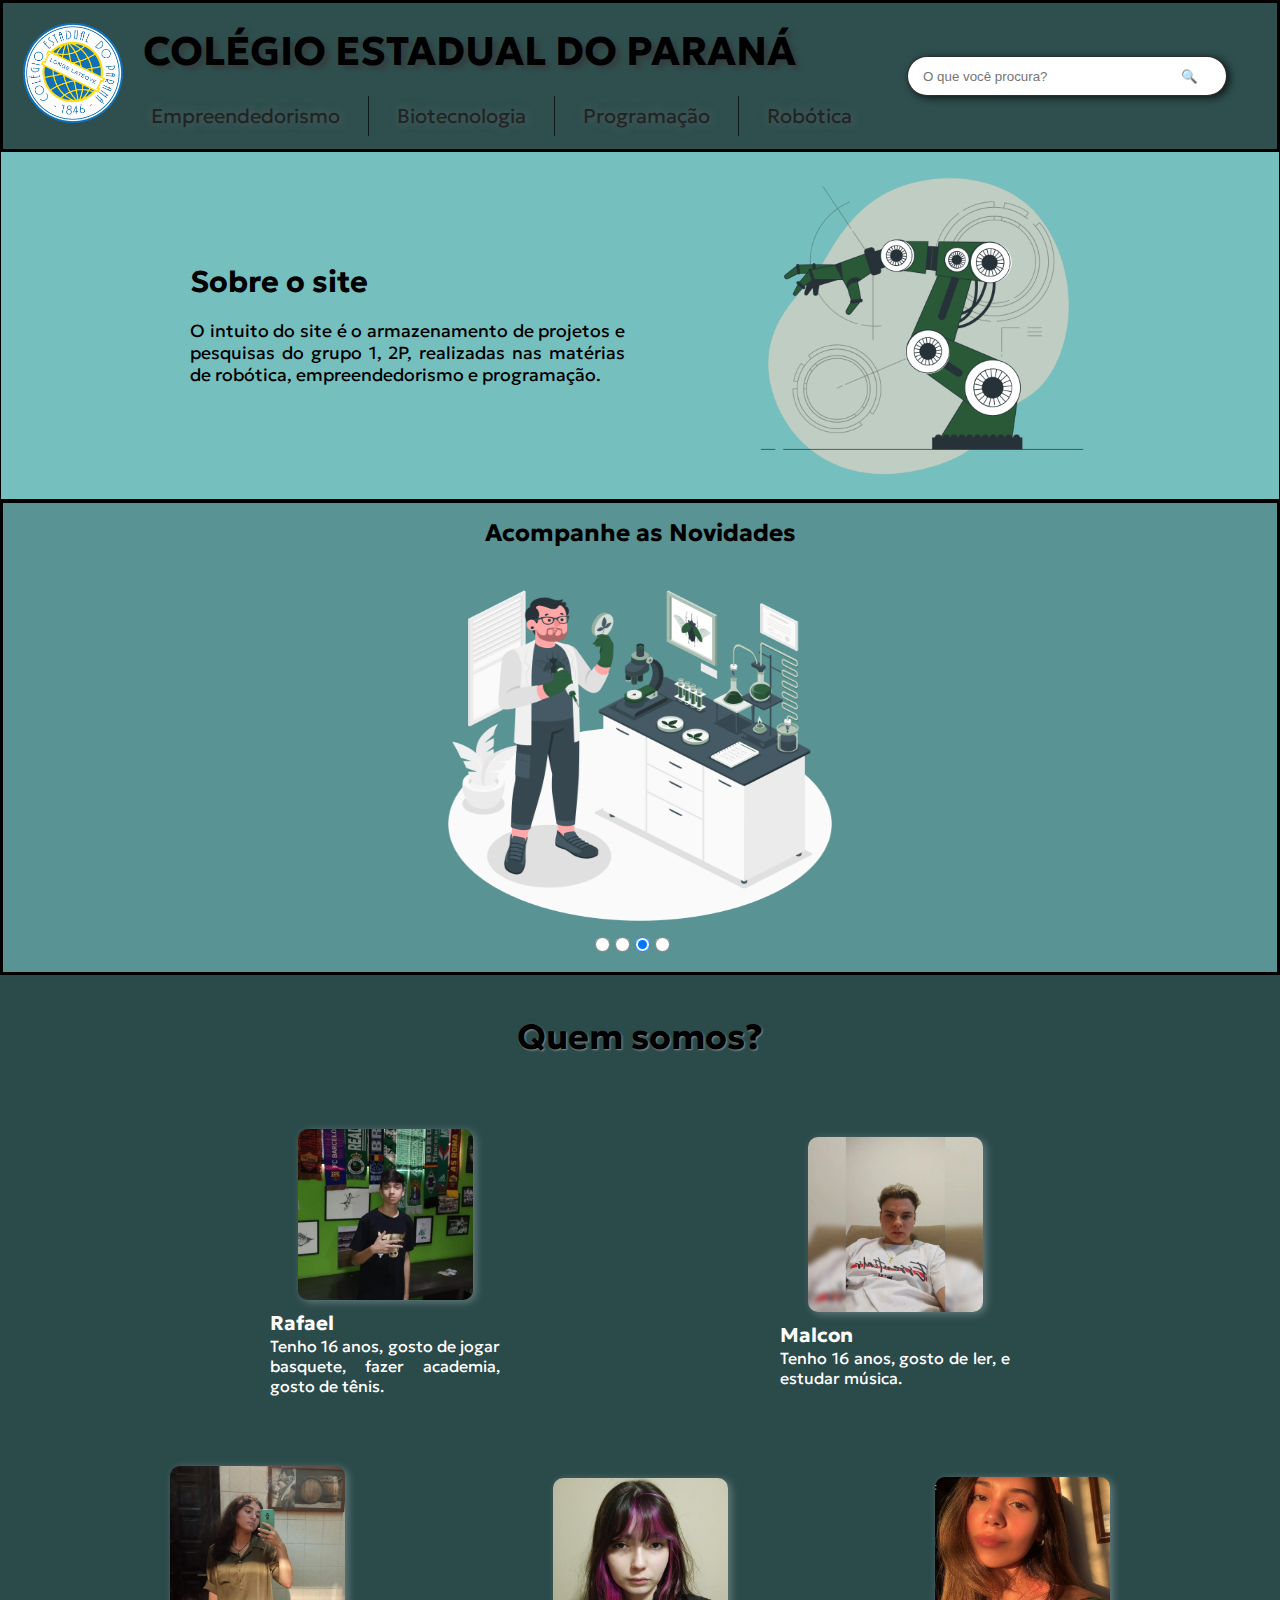
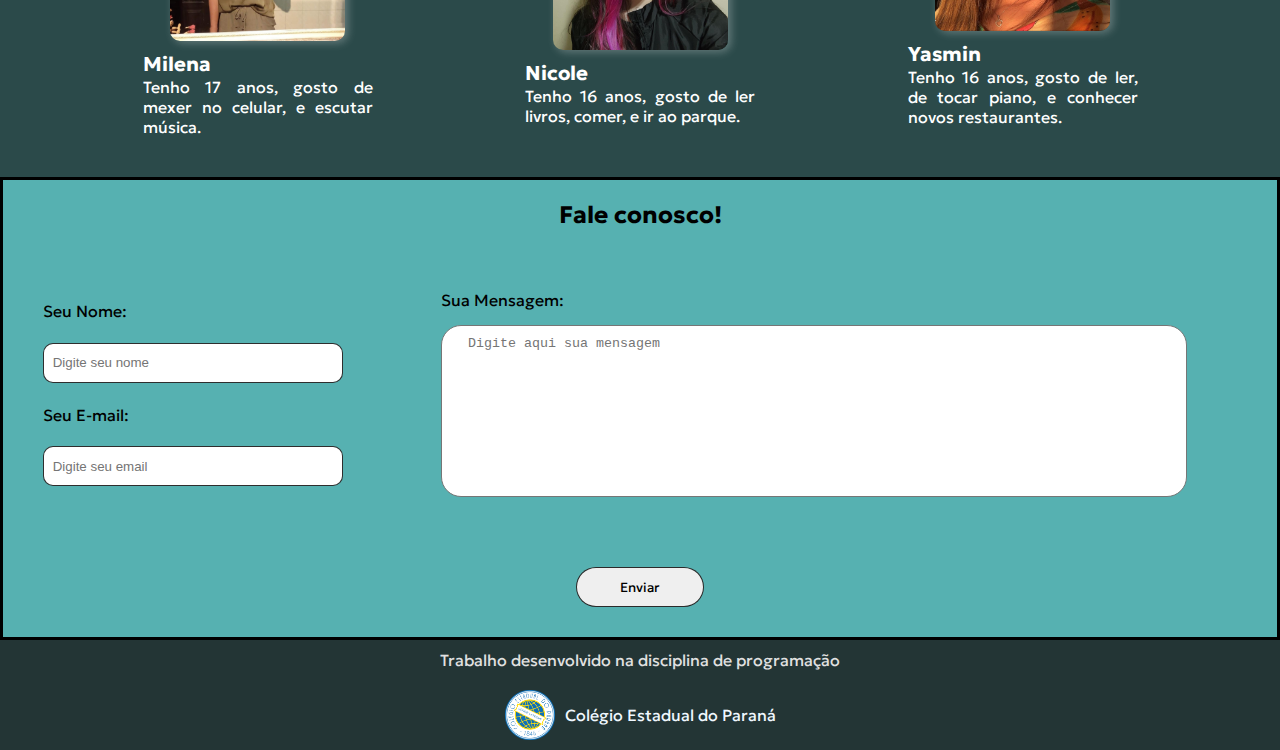
==== index.html @ 4b38a904 "commit" ====
<!DOCTYPE html>
<html lang="pt-br">
<head>
    <meta charset="UTF-8">
    <meta name="viewport" content="width=device-width, initial-scale=1.0">
    <title>Projetos - Grupo 1</title>
    <link rel="stylesheet" href="CSS/style.css">
    <link rel="shortcut icon" href="Imagens/logonova.png" type="image/x-icon">
    <link rel="stylesheet" href="https://fonts.googleapis.com/css2?family=Material+Symbols+Outlined:opsz,wght,FILL,GRAD@20..48,100..700,0..1,-50..200" />
    <script>
        window.onload = function() {
            window.location.href = '#cabeçalho'; 
        };
    </script>
</head>
<body>
    <header id="cabeçalho">
        <div class="inicio">
            <div class="inicio-mobile">
                <img id="burger" src="Imagens/menu-aberto.png" alt="Menu" onclick="clickMenu()">
                <a href="https://www.cep.pr.gov.br/" target="_blank"><img id="logo" src="Imagens/logonova.png" alt="Logo-CEP"></a>
            </div>
            <div class="menu">
                <div class="menu-mobile">
                    <div class="navbar">
                        <nav>
                            <ul class="menu-list">
                                <li><a href="empreendedorismo.html">Empreendedorismo</a></li>
                                <li><a href="biotecnologia.html">Biotecnologia</a></li>
                                <li><a href="programacao.html">Programação</a></li>
                                <li><a href="robotica.html">Robótica</a></li>
                            </ul>
                        </nav>
                    </div>
                 </div>
                <nav class="bar">
                    <a href="https://www.cep.pr.gov.br/" target="_blank"><img id="logo-pc" src="Imagens/logonova.png" alt="Logo-CEP"></a>
                    <div class="home">
                        <h1>COLÉGIO ESTADUAL DO PARANÁ</h1>
                        <ul class="menu-list">
                            <li><a href="empreendedorismo.html">Empreendedorismo</a></li>
                            <li><a href="biotecnologia.html">Biotecnologia</a></li>
                            <li><a href="programacao.html">Programação</a></li>
                            <li><a href="robotica.html">Robótica</a></li>
                        </ul>
                    </div>
                </nav>
                <input type="search" id="searchInput" placeholder="O que você procura?                                    🔍">   
        </div>
    </div>
    <script>
        function clickMenu() {
            
            let navbar = document.querySelector('.navbar')
            
            if(navbar.style.display == 'block') {
                
                navbar.style.display = 'none'
                
            } else {
                
                navbar.style.display = 'block'
            }
    
        }
       
    </script>
    </header>

    <main>
        <article>
            <div class="texto">
                <h1>Sobre o site</h1> <br>
                <p>O intuito do site é o armazenamento de projetos e pesquisas do grupo 1, 2P, realizadas nas matérias de robótica, empreendedorismo e programação.</p>
            </div>
            <img src="Imagens/Robot-arm-bro.png" alt="Foto robótica">
        </article> 
        
        <section id="slides">
            <h2>Acompanhe as Novidades</h2>
            <div class="slide-list">
                <ul class="lista-fotos" style="left: calc(-400%);">
                    <li>
                        <a href="empreendedorismo.html">
                            <img class="redondo" src="Imagens/brand-communication-amico.png" alt="Slide-2">
                        </a>
                    </li>
                    <li>
                        <a href="biotecnologia.html">
                            <img class="redondo" src="Imagens/Biologist-amico.png" alt="Slide-3">
                        </a>
                    </li>
                    <li>
                        <a href="programacao.html">
                            <img class="redondo" src="Imagens/Open-source-amico.png" alt="Slide-4">
                        </a>
                    </li>
                    <li>
                        <a href="robotica.html">
                            <img class="redondo" src="Imagens/Robotics-pana.png" alt="Slide-1">
                        </a>
                    </li>
                </ul>
            </div>

            <div id="bolinhas">
                <input type="radio" class="slides-bolinha" name="bolinha" checked>
                <input type="radio" class="slides-bolinha" name="bolinha">
                <input type="radio" class="slides-bolinha" name="bolinha">
                <input type="radio" class="slides-bolinha" name="bolinha">
            </div>
        </section>
        <script>
            
        const slideControllers = document.querySelectorAll('.slides-bolinha');
        const slidesList = document.querySelector('.lista-fotos');
        let currentSlide = 0;

        slideControllers.forEach((controller, index) => {
            controller.addEventListener('click', () => {
                currentSlide = index;
                slidesList.style.left = `calc(${index} * -100%)`;
            });
        });

        function autoChangeSlide() {
            currentSlide = (currentSlide + 1) % slideControllers.length;
            slideControllers[currentSlide].checked = true;
            slidesList.style.left = `calc(${currentSlide} * -100%)`;
        }

        autoChangeSlide();
        setInterval(autoChangeSlide, 10000);
    
        </script>
        <section id="integrantes">
            <h2>Quem somos?</h2>

            <div class="int-1">
                <figure>
                    <img class="rafael" src="Imagens/rafael-foto.jpg" alt="Foto-Rafael">
                    <figcaption>
                        <strong>Rafael</strong> <br>
                        Tenho 16 anos, gosto de jogar basquete, fazer academia, gosto de tênis.
                    </figcaption>
                </figure>
                <figure>
                    <img src="Imagens/Malcon-Foto.jpeg" alt="Foto-Malcon">
                    <figcaption>
                        <strong>Malcon</strong> <br>
                        Tenho 16 anos, gosto de ler, e estudar música.
                    </figcaption>
                </figure>
            </div>

            <div class="int-2">
                <figure>
                    <img class="milena" src="Imagens/Milena-foto.jpg" alt="Foto-Milena">
                    <figcaption>
                        <strong>Milena</strong> <br>
                        Tenho 17 anos, gosto de mexer no celular, e escutar música.
                    </figcaption>
                </figure>
                <figure>
                    <img src="Imagens/Nicole-Foto.jpeg" alt="Foto-Nicole">
                    <figcaption>
                        <strong>Nicole</strong> <br>
                        Tenho 16 anos, gosto de ler livros, comer, e ir ao parque.
                    </figcaption>
                </figure>
                <figure>
                    <img src="Imagens/Yasmin-Foto.jpeg" alt="Foto-Yasmin">
                    <figcaption>
                        <strong>Yasmin</strong> <br>
                        Tenho 16 anos, gosto de ler, de tocar piano, e conhecer novos restaurantes.
                    </figcaption>
                </figure>
            </div>

        </section>

        <section id="formulario">
            <h2>Fale conosco!</h2>
            <form action="https://formspree.io/f/meqboypg" method="POST">
                
                <div class="form">
                    <div class="name-email">
                        <label for="nome">Seu Nome:</label>
                        <input type="text" name="name" id="nome" placeholder=" Digite seu nome" required autocomplete="name" autofocus>
                        <label for="email">Seu E-mail:</label>
                        <input type="email" name="mail" id="email" placeholder=" Digite seu email" required autocomplete="email">
                    </div>
                    <div class="msg">
                        <label for="mensagem">Sua Mensagem:</label>
                        <textarea name="message" id="mensagem" cols="30" rows="10" placeholder="  Digite aqui sua mensagem" required minlength="5" maxlength="100" ></textarea>
                    </div>
                </div>

                <input type="submit" id="acionar" name="submeter" value="Enviar">
        
            </form>
        </section>
    </main>
    <footer>
        <p class="text-footer">Trabalho desenvolvido na disciplina de programação</p> 
        <p class="cep"><img src="Imagens/logonova.png" alt="Logo-CEP"> <a href="https://www.cep.pr.gov.br/">Colégio Estadual do Paraná</a></p>
    </footer>
</body>
</html>
---- CSS/style.css ----
@charset "UTF-8";

@import url('https://fonts.googleapis.com/css2?family=Gabarito:wght@500&family=Geologica&family=Tektur:wght@500&display=swap');

@media (min-width: 1001px) {

    @import url('https://fonts.googleapis.com/css2?family=Geologica&family=Tektur:wght@500&display=swap');

:root {

    --fundo-article: #76bfbf;
    --fundo-header: #2f4f4f;
    --fundo-slides: #599393;
    --fundo-integrantes: #2b4a4a;
    --fundo-form: #56b1b1;
    --fundo-footer: rgb(35, 53, 53);
    
}
* {

    margin: 0%;
    padding: 0%;
    box-sizing: border-box;
    
}
body {

    background-color: var(--fundo-form);
    overflow-x: hidden;

}
img {

    height: 100px;
    width: 100px;
}
header {
    
    background-color: var(--fundo-header);
    border: 3px solid black;
}
.inicio {

    display: flex;
    font-family: 'Geologica', sans-serif;
    font-size: 20px;
    
    
}
#logo {

    display: none;
}
#logo-pc {

    height: 100px;
    width: 100px;
    margin: 20px;
    
}

.menu {

    display: flex;
    align-items: center;
    font-family: 'Geologica', sans-serif;
    font-size: 20px;
    position: fixed;
    top: 0;
    left: 0;
    width: 100%;
    background-color: var(--fundo-header);
    border-bottom: 1px solid black;
    z-index: 1000;
    border: 3px solid black;
   
    
    
}
.menu-list li:nth-child(1), .menu-list li:nth-child(2), .menu-list li:nth-child(3) {
    border-right: 1px solid rgba(0, 0, 0, 0.678);
    padding-right: 20px;
}
.menu #searchInput {

    margin-left: auto;
    margin-right: 50px;
}

.home h1 {
    margin-top: 9px;
    margin-bottom: 20px;
}
.menu-list {

    list-style: none;
    display: flex;
    gap: 20px;

}
.menu-list a {
    
    text-decoration: none;
    color: #1e1e1ee2;
    padding: 7px 8px;
    border-radius: 5px;
    text-shadow: rgba(112, 112, 112, 0.595) 1px 0px 10px;
    transition: transform 0.3s ease-in-out;
}
.menu-list a:hover {

    background-color: rgba(0, 0, 0, 0.048);
    border-bottom: 2px solid rgba(0, 0, 0, 0.495);
    transform: scale(1.05);
    
}

.bar  {

    display: flex;
    
}
.bar ul li a {

    display: flex;
    float: inline-start;
}

.home {

    display: flex;
    justify-content: center;
    flex-direction: column;
}
.home h1{

    text-shadow: 5px 4px 4px rgba(55, 55, 55, 0.688);

}
.titulo {

    display: flex;
    flex-direction: column;
    justify-content: center;
    align-items: center;
    padding: 125px 0px 30px;
    font-family: 'Geologica', sans-serif;
}
.titulo p {
    
    color: rgb(165, 165, 165);
}

article {
    
    background-color: var(--fundo-article);
    display: flex;
    align-items: center;
    justify-content: center;
    border: 1.5px solid black;
    margin-top: 142px;
    
    
}
.texto {
    
    
    font-family: 'Geologica', sans-serif;
    text-align: justify;
    width: 550px;
    
    
}
.texto h1 {

    font-size: 30px;
    
}
.texto p {

    font-size: 1.1em;
    margin-right: 115px;
}
article img {
    
    height: 350px;
    width: 350px;
    

    
    
}
#slides {
    
    background-color: var(--fundo-slides);
    text-align: center;
    font-family: 'Geologica', sans-serif;
    border: 3px solid black;
    
}
#slides h2{
    
    padding: 15px;
}
.slide-list {
    
    overflow: hidden;
}
.lista-fotos {
    
    list-style-type: none;
    margin: 10px 0;
    padding: 0;
    width: 400%;
    position: relative;
    left: 0%;
    display: grid;
    grid-auto-flow: column;
    grid-auto-columns: 1fr;
    --selected-item: 0;
    position: relative;
    left: calc(var(--selected-item) * -100%);
    transition: left 0.4s cubic-bezier(0.680, -0.550, 0.265, 1.550);
    --total-items: 4;
    width: calc(var(--total-items) * 100%);
    
    
}
#slides img {

    border-radius: 20px;
}
#slides img:hover {

    border: 2px solid rgba(0, 0, 0, 0.6);
    box-shadow: rgba(0, 0, 0, 0.57) 0.3em 0.3em 0.3em 
}
.redondo {
    
    width: 400px;
    height: 350px;
    
}
#bolinhas {
    
    display: flex;
    justify-content: center;
    padding-bottom: 20px;
    
}
.slides-bolinha {

    width: 15px;
    height: 15px;
    
    margin-right: -35px;
    transform: translate(-25px);
    
}

#integrantes {
    
    background-color: var(--fundo-integrantes);
    color: white;
    
}
#integrantes h2 {
    
    font-family: 'Geologica', sans-serif;
    text-align: center;
    padding: 40px;
    font-size: 35px;
    text-shadow: rgba(184, 184, 184, 0.658) 1px 1px 2px;
    color: rgb(0, 0, 0);
}
.int-1, .int-2{
    
    display: flex;
    align-items: center;
    justify-content: space-evenly;
    padding-top: 30px;
    padding-bottom: 30px;
    
}
.int-1 img, .int-2 img {
    
    width: 70%;
    height: 100%;
    border-radius: 10px;
    box-shadow: rgba(245, 245, 245, 0.289) 3px 2px 8px 0px;
    transition: transform 0.3s ease-in-out;
}
.int-1 img:hover, .int-2 img:hover {

    transform: scale(1.05);
  }

.int-1 figure, .int-2 figure  {
    
    display: flex;
    flex-direction: column;
    justify-content: center;
    align-items: center;
    text-align: justify;
    width: 250px ;
}
.int-1 figcaption, .int-2 figcaption {
    
    padding: 10px;
    font-family: 'Geologica', sans-serif;
    
}
.int-1 strong, .int-2 strong {
    
    font-size: 20px;
    
}

#formulario {
    
    background-color: var(--fundo-form);
    font-family: 'Geologica', sans-serif;
    border: 3px solid black;
}
#formulario h2 {
    
    text-align: center;
    padding: 20px;
}
.inicio input { 

    width: 320px;
    height: 40px;
    border-radius: 20px;
    border: 1px solid rgba(0, 0, 0, 0.821);
    padding: 10px;
    padding-left: 15px;
    box-shadow: 3px 2px 8px rgba(0, 0, 0, 0.719);
    
}
#formulario input { 

    display: block;
    width: 300px;
    height: 40px;
    border-radius: 10px;
    border: 1px solid rgba(0, 0, 0, 0.821);
    padding: 5px;
    
}
.form {
    
    display: flex;
     padding: 40px;
    
}
.name-email {

    display: flex;
    flex-direction: column;
    justify-content: space-around;
    flex: 1;
    
}
#nome, #email {

    border-radius: 10px;
}
.msg {

    display: flex;
    flex-direction: column;
    flex: 2;
    gap: 15px;

}
#formulario #acionar {

    
    margin: 30px auto;
    width: 10%;
    border-radius: 20px;
    cursor: pointer;
    font-family: 'Geologica', sans-serif;
    transition: transform 0.3s ease-in-out;

   


}
#formulario #acionar:hover {

    transform: scale(1.05);
    box-shadow: 2px 3px 5px rgba(0, 0, 0, 0.525);
}
#mensagem {

    resize: none;
    border-radius: 20px;
    padding: 10px;
    margin-right: 50px;
    
}
footer {

    background-color: var(--fundo-footer);
    color: rgb(225, 225, 225);
    font-family: 'Geologica', sans-serif;
    display: flex;
    flex-direction: column;
    justify-content: center;
    align-items: center;
    
}
footer p {

    padding: 10px;
}
footer img {

    height: 50px;
    width: 50px;
}
footer a {
    text-decoration: none;
    color: aliceblue;
    padding-left: 10px;
}
footer a:hover {

    color: #0b162e;
}
.cep {

    display: flex;
    align-items: center;

}
#burger {

    display: none;
}
.navbar {

    display: none;
}
}
@media (max-width: 1000px) {

    @import url('https://fonts.googleapis.com/css2?family=Geologica&family=Tektur:wght@500&display=swap');

    :root {
    
        --fundo-article: #76bfbf;
        --fundo-header: #2f4f4f;
        --fundo-slides: #599393;
        --fundo-integrantes: #2b4a4a;
        --fundo-form: #56b1b1;
        --fundo-footer: rgb(35, 53, 53);
        
    }
    * {
    
        margin: 0%;
        padding: 0%;
        box-sizing: border-box;
    }
    html {

        overflow-x: hidden;
    }
    body {
    
        background-color: var(--fundo-form);
        overflow-x: hidden;
    }
    img {
    
        height: 100px;
        width: 100px;
    }
    header {
        
        background-color: var(--fundo-header);
        width: 100%;
        border: 1px solid black;
        position: relative;
        
    }
    .inicio {
    
        display: flex;
        font-family: 'Geologica', sans-serif;
        font-size: 20px;
        flex-direction: column;
        
        
    }
    .home h1 {

        font-size: 20px;
        padding: 15px;
        padding-top: 0px;
    }
    .home h1{

        text-shadow: 5px 4px 4px rgba(55, 55, 55, 0.688);
    
    }
    .menu-mobile {

        display: flex;
        flex-direction: column;
        justify-content: center;
        align-items: center;
        
        
    }
    #logo-pc {

        display: none;
    }
    #logo{ 

        height: 80px;
        width: 80px;
        margin: 20px;
        
    }
    .inicio-mobile {

        display: flex;
        justify-content: flex-end;
        align-items: center;
          
    }



    .titulo h1::after {
        content: "";
        display: inline-block;
        width: 40px; 
        height: 40px; 
        background-image: url('../Imagens/icons8-bot-50.png'); 
        background-size: cover; 
        margin-left: 10px;
    }
    .inicio img {
    
        height: 70px;
        width: 70px;
        margin: 20px;
        
        
    }
    .menu {
    
        display: flex;
        flex-direction: column;
        align-items: center;
        font-family: 'Geologica', sans-serif;
        font-size: 20px;
        top: 0;
        width: 100%;
        background-color: var(--fundo-header);
        
       
        
        
    }
    .menu-list {
    
        list-style: none;
        display: flex;
        gap: 20px;
        
    }
    .menu-list a {
    
        text-decoration: none;
        color: #1e1e1ee2;
        padding: 7px 8px;
        border-radius: 5px;
        text-shadow: rgba(112, 112, 112, 0.595) 1px 0px 10px;
        transition: transform 0.3s ease-in-out;
        
    }
    .menu-list a:hover {
    
        background-color: rgba(0, 0, 0, 0.048);
        border-bottom: 2px solid rgba(0, 0, 0, 0.495);
        transform: scale(1.05);
    }
    .navbar {

        
        background-color: #f0f0f0;
        display: none;
        position: absolute;
        top: 85px;
        left: 0px;
        padding: 20px;
        background-color: #c1f9f9;
        border-radius: 5px;
        text-shadow: rgba(0, 0, 0, 0.595) 1px 0px 10px;
        
        
    }
    
    .navbar .menu-list {
    
        display: flex;
        flex-direction: column;
        justify-content: flex-start;
        background-color: #c1f9f9;;
        
        
    }
    .navbar a:hover {

        background-color: rgba(0, 0, 0, 0.048);
    }
    .bar .menu-list {

        display: none;
    }
    .bar ul li a {
    
        display: flex;
        float: inline-start;
    }
    .titulo {
    
        display: flex;
        flex-direction: column;
        justify-content: center;
        align-items: center;
        padding: 25px 0px 30px;
        font-family: 'Geologica', sans-serif;
        border-top: 1px solid black;
        font-size: 12px;
    }
    .titulo p {
        
        color: rgb(165, 165, 165);
    }
    
    article {
        
        background-color: var(--fundo-article);
        display: flex;
        flex-direction: column;
        align-items: center;
        justify-content: center;
        border: 1.5px solid black;
        
        
    }
    .texto {
        
        padding: 30px 30px 0px 30px;
        font-family: 'Geologica', sans-serif;
        text-align: justify;
        flex: 1
        
    }
    .texto h1 {
    
        font-size: 30px;
        height: 50px;
        width: 300px;


    }
    .texto p {
    
        font-size: 1.1em;
    }
    article img {
        
        width: 400px;
        height: 100vh;
        padding: 50px 50px 50px 50px;
        flex: 1;
    }
    #slides {
        
        background-color: var(--fundo-slides);
        text-align: center;
        font-family: 'Geologica', sans-serif;
        border: 1.5px solid black;
        
    }
    #slides h2{
        
        padding: 15px;
    }
    .slide-list {
        
        overflow: hidden;
    }
    .lista-fotos {
        
        list-style-type: none;
        margin: 10px 0;
        padding: 0;
        width: 400%;
        position: relative;
        left: 0%;
        display: grid;
        grid-auto-flow: column;
        grid-auto-columns: 1fr;
        --selected-item: 0;
        position: relative;
        left: calc(var(--selected-item) * -100%);
        transition: left 0.4s cubic-bezier(0.680, -0.550, 0.265, 1.550);
        --total-items: 4;
        width: calc(var(--total-items) * 100%);
        
        
    }
    #slides img {
    
        border-radius: 20px;
        width: 300px;
        height: 300px;
        
    }
    #slides img:hover {

        border: 2px solid rgba(0, 0, 0, 0.6);
        box-shadow: rgba(0, 0, 0, 0.57) 0.3em 0.3em 0.3em 
    }
    .redondo {
        
        width: 40vw;
        height: 40vh;
        
    }
    #bolinhas {
        
        display: flex;
        justify-content: center;
        padding-bottom: 20px;
        
    }
    .slides-bolinha {
    
        width: 15px;
        height: 15px;
        
        margin-right: -35px;
        transform: translate(-25px);
        
        
    
        
    }
    
    #integrantes {
        
        background-color: var(--fundo-integrantes);
        color: white;
        border: 1.5px solid black;
    }
    #integrantes h2 {
        
        font-family: 'Geologica', sans-serif;
        text-align: center;
        padding: 40px;
        font-size: 35px;
        text-shadow: rgba(255, 255, 255, 0.321) 1px 1px 2px;
        color: rgb(131, 131, 131);
    }
    .int-1, .int-2{
        
        display: flex;
        flex-direction: column;
        padding-left: 30px;
        padding-right: 40px;
        padding-top: 0px;
        padding-bottom: 0px;
        
    }
    .int-1 img, .int-2 img {
        
        width: 9em;
        height: 100%;
        border-radius: 10px;
        box-shadow: rgba(245, 245, 245, 0.289) 3px 2px 8px 0px;
        margin-bottom: 25px;
    }
    .int-1 figure, .int-2 figure {
        
        display: flex;
        flex-direction: row;
        justify-content: left;
        align-items: center;
        text-align: justify;
        width: 100% ;
        margin-bottom: 20px;
    }
    .int-1 figcaption, .int-2 figcaption {
        
        
        padding: 20px;
        font-family: 'Geologica', sans-serif;
        font-size: 15px;
        
    }
    .int-1 strong, .int-2 strong {
        
        font-size: 20px;
        
    }
    
    #formulario {
        
        background-color: var(--fundo-form);
        font-family: 'Geologica', sans-serif;
        border: 1.5px solid black;
    }
    #formulario h2 {
        
        text-align: center;
        padding: 20px;
        padding-bottom: 0px;
    }
    .inicio input { 
        
        display: block;
        margin: auto;
        margin-bottom: 30px;
        width: 300px;
        height: 40px;
        border-radius: 5px;
        border: 1px solid rgba(0, 0, 0, 0.821);
        padding: 5px;
        justify-content: center;
        
        
    }
    #formulario input { 

        display: block;
        width: 300px;
        height: 40px;
        border-radius: 10px;
        border: 1px solid rgba(0, 0, 0, 0.821);
        padding: 5px;
        
    }
    .form {
        
        display: flex;
        flex-direction: column;
        padding: 10px 40px;
        
        
    }
    .name-email {
    
        display: flex;
        flex-direction: column;
        justify-content: space-around;
        flex: 1;
        
    }
    .name-email label {
        
        padding:15px 0px 5px 0px;
        
    }
    #nome, #email {
        
        border-radius: 10px;
    }
    .msg {
        
        padding-top: 15px;
        display: flex;
        flex-direction: column;
        flex: 2;
        gap: 5px;
    
    }
    
    #formulario #acionar {
    
        
        margin: 10px auto;
        width: 30%;
        border-radius: 20px;
        cursor: pointer;
        font-family: 'Geologica', sans-serif;
        transition: transform 0.3s ease-in-out;
    
    }
    #formulario #acionar:hover {

        transform: scale(1.05);
        box-shadow: 2px 3px 5px rgba(0, 0, 0, 0.525);
    }
    #mensagem {
    
        resize: none;
        border-radius: 20px;
        padding: 10px;
        margin-right: 50px;
        
    }
    footer {
    
        background-color: var(--fundo-footer);
        color: rgb(225, 225, 225);
        font-family: 'Geologica', sans-serif;
        display: flex;
        flex-direction: column;
        justify-content: center;
        align-items: center;
        border: 1.5px solid black;
    }
    footer p {
    
        padding: 10px;
    }
    footer .text-footer {
        
        text-align: center;
    }
    footer img {
    
        height: 50px;
        width: 50px;
    }
    footer a {
        text-decoration: none;
        color: aliceblue;
        padding-left: 10px;
    }
    footer a:hover {
    
        color: #0b162e;
    }
    .cep {
    
        display: flex;
        align-items: center;
    
    }
    #burger {

        width: 50px;
        height: 50px;
        cursor: pointer;
        position: absolute;
        left: 0;
    
    }
}
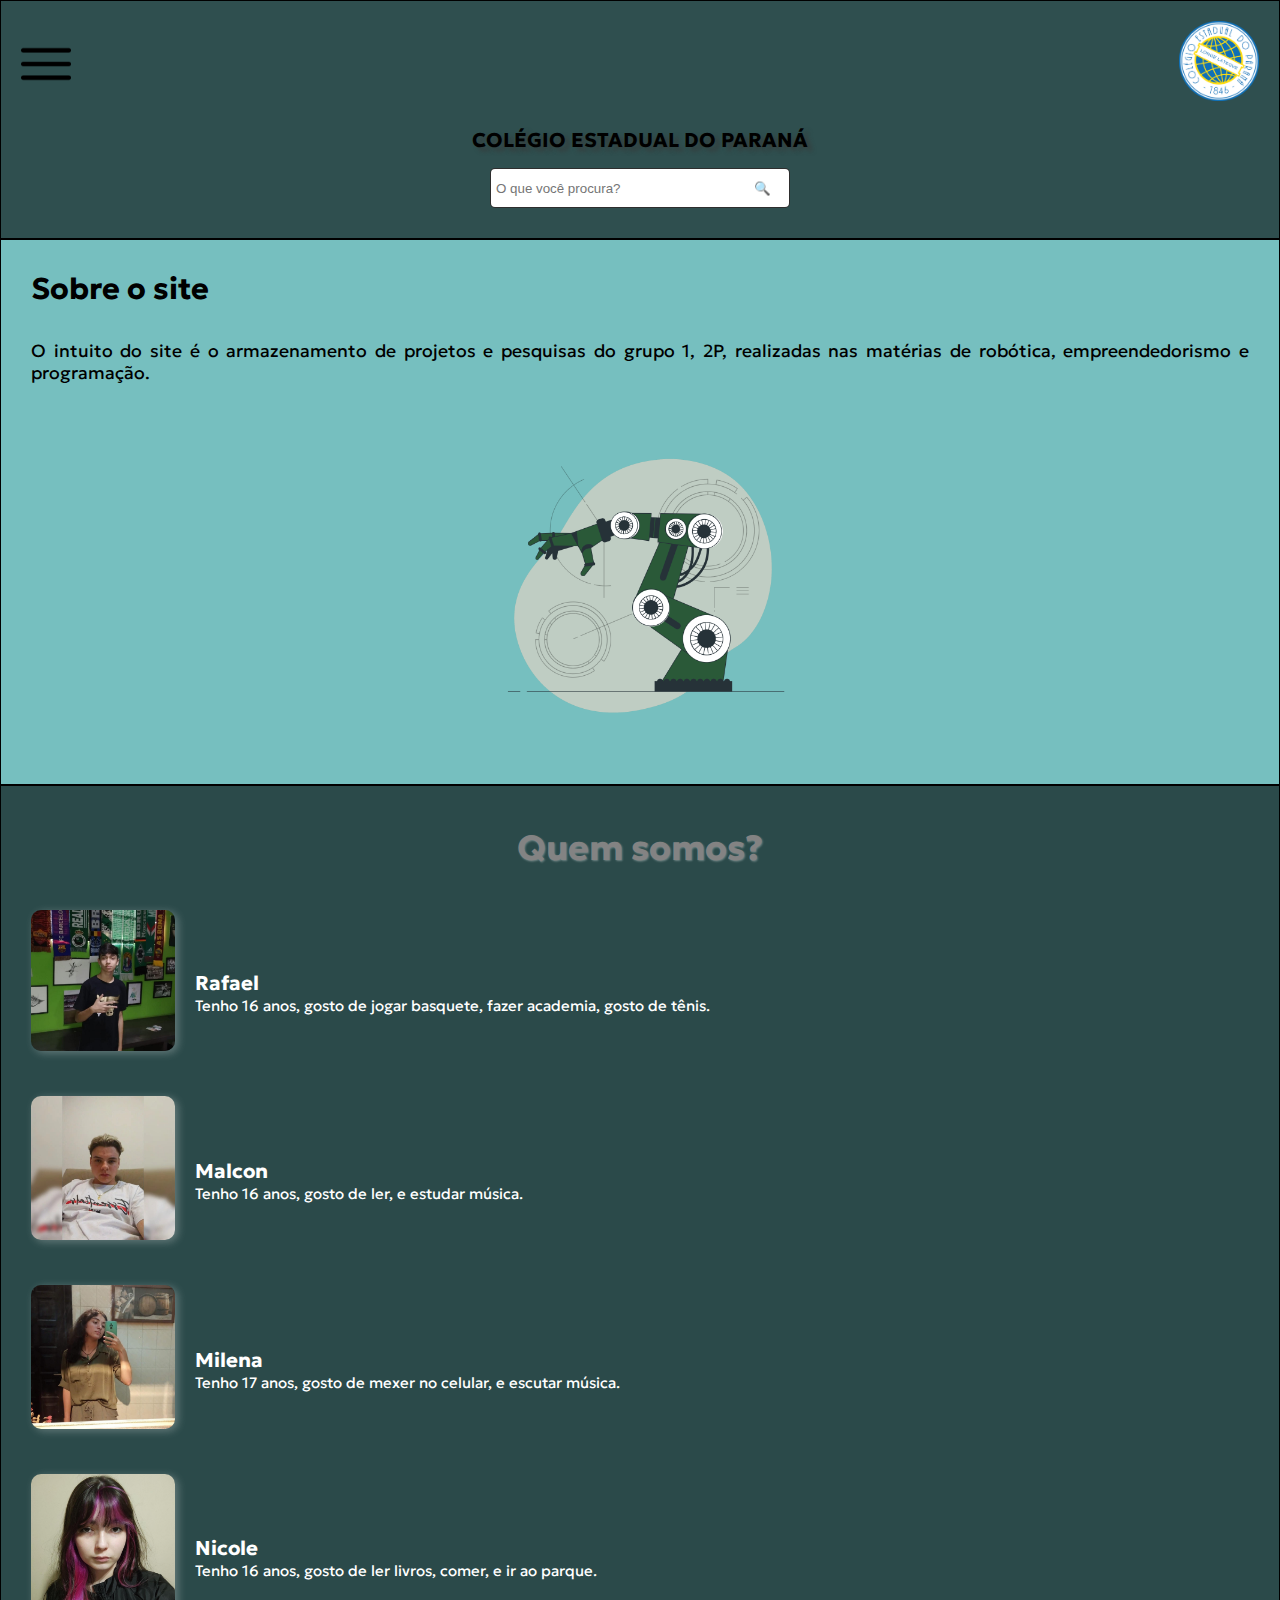
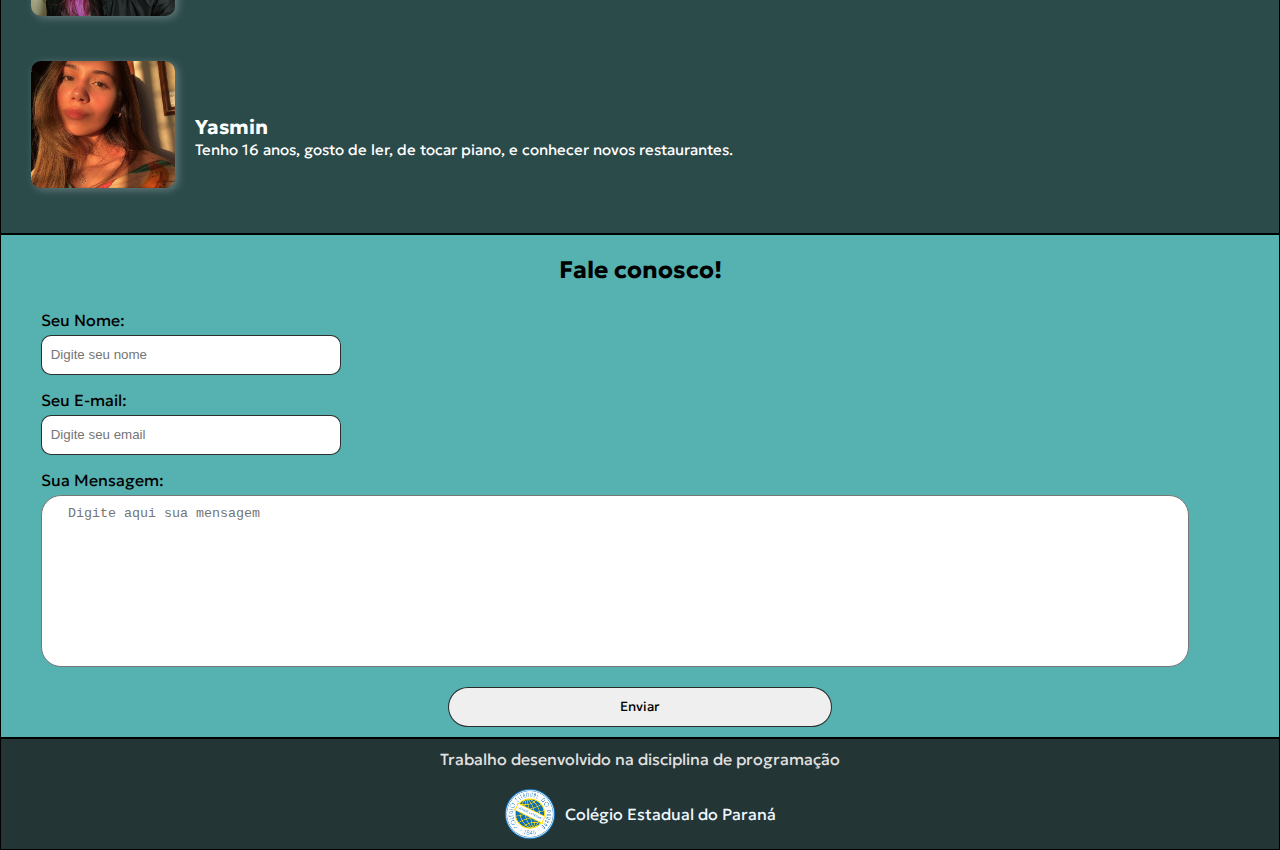
==== commit 3ee2dbbb: "." ====
--- a/index.html
+++ b/index.html
@@ -76,61 +76,7 @@
             <img src="Imagens/Robot-arm-bro.png" alt="Foto robótica">
         </article> 
         
-        <section id="slides">
-            <h2>Acompanhe as Novidades</h2>
-            <div class="slide-list">
-                <ul class="lista-fotos" style="left: calc(-400%);">
-                    <li>
-                        <a href="empreendedorismo.html">
-                            <img class="redondo" src="Imagens/brand-communication-amico.png" alt="Slide-2">
-                        </a>
-                    </li>
-                    <li>
-                        <a href="biotecnologia.html">
-                            <img class="redondo" src="Imagens/Biologist-amico.png" alt="Slide-3">
-                        </a>
-                    </li>
-                    <li>
-                        <a href="programacao.html">
-                            <img class="redondo" src="Imagens/Open-source-amico.png" alt="Slide-4">
-                        </a>
-                    </li>
-                    <li>
-                        <a href="robotica.html">
-                            <img class="redondo" src="Imagens/Robotics-pana.png" alt="Slide-1">
-                        </a>
-                    </li>
-                </ul>
-            </div>
 
-            <div id="bolinhas">
-                <input type="radio" class="slides-bolinha" name="bolinha" checked>
-                <input type="radio" class="slides-bolinha" name="bolinha">
-                <input type="radio" class="slides-bolinha" name="bolinha">
-                <input type="radio" class="slides-bolinha" name="bolinha">
-            </div>
-        </section>
-        <script>
-            
-        const slideControllers = document.querySelectorAll('.slides-bolinha');
-        const slidesList = document.querySelector('.lista-fotos');
-        let currentSlide = 0;
-
-        slideControllers.forEach((controller, index) => {
-            controller.addEventListener('click', () => {
-                currentSlide = index;
-                slidesList.style.left = `calc(${index} * -100%)`;
-            });
-        });
-
-        function autoChangeSlide() {
-            currentSlide = (currentSlide + 1) % slideControllers.length;
-            slideControllers[currentSlide].checked = true;
-            slidesList.style.left = `calc(${currentSlide} * -100%)`;
-        }
-
-        autoChangeSlide();
-        setInterval(autoChangeSlide, 10000);
     
         </script>
         <section id="integrantes">
--- a/CSS/style.css
+++ b/CSS/style.css
@@ -2,7 +2,7 @@
 
 @import url('https://fonts.googleapis.com/css2?family=Gabarito:wght@500&family=Geologica&family=Tektur:wght@500&display=swap');
 
-@media (min-width: 1001px) {
+@media (min-width: 1301px) {
 
     @import url('https://fonts.googleapis.com/css2?family=Geologica&family=Tektur:wght@500&display=swap');
 
@@ -445,7 +445,7 @@
     display: none;
 }
 }
-@media (max-width: 1000px) {
+@media (max-width: 1300px) {
 
     @import url('https://fonts.googleapis.com/css2?family=Geologica&family=Tektur:wght@500&display=swap');
 
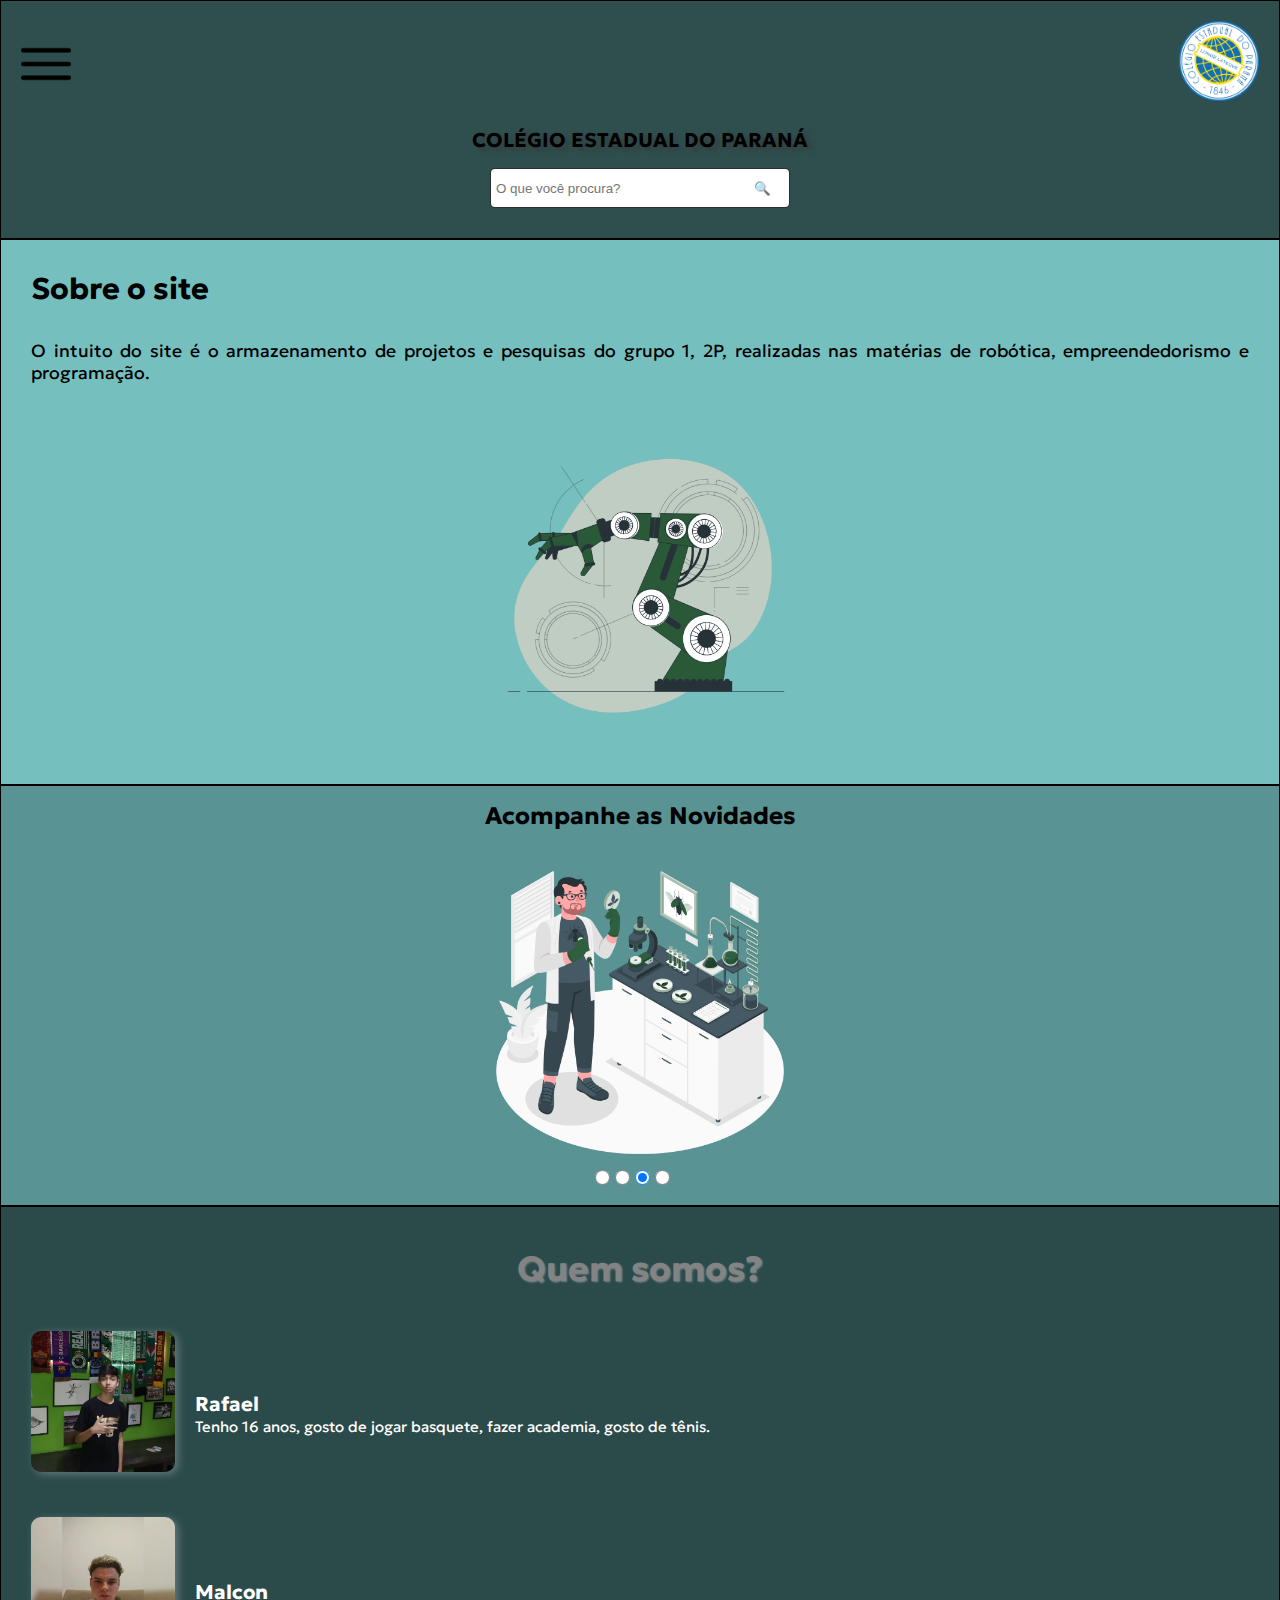
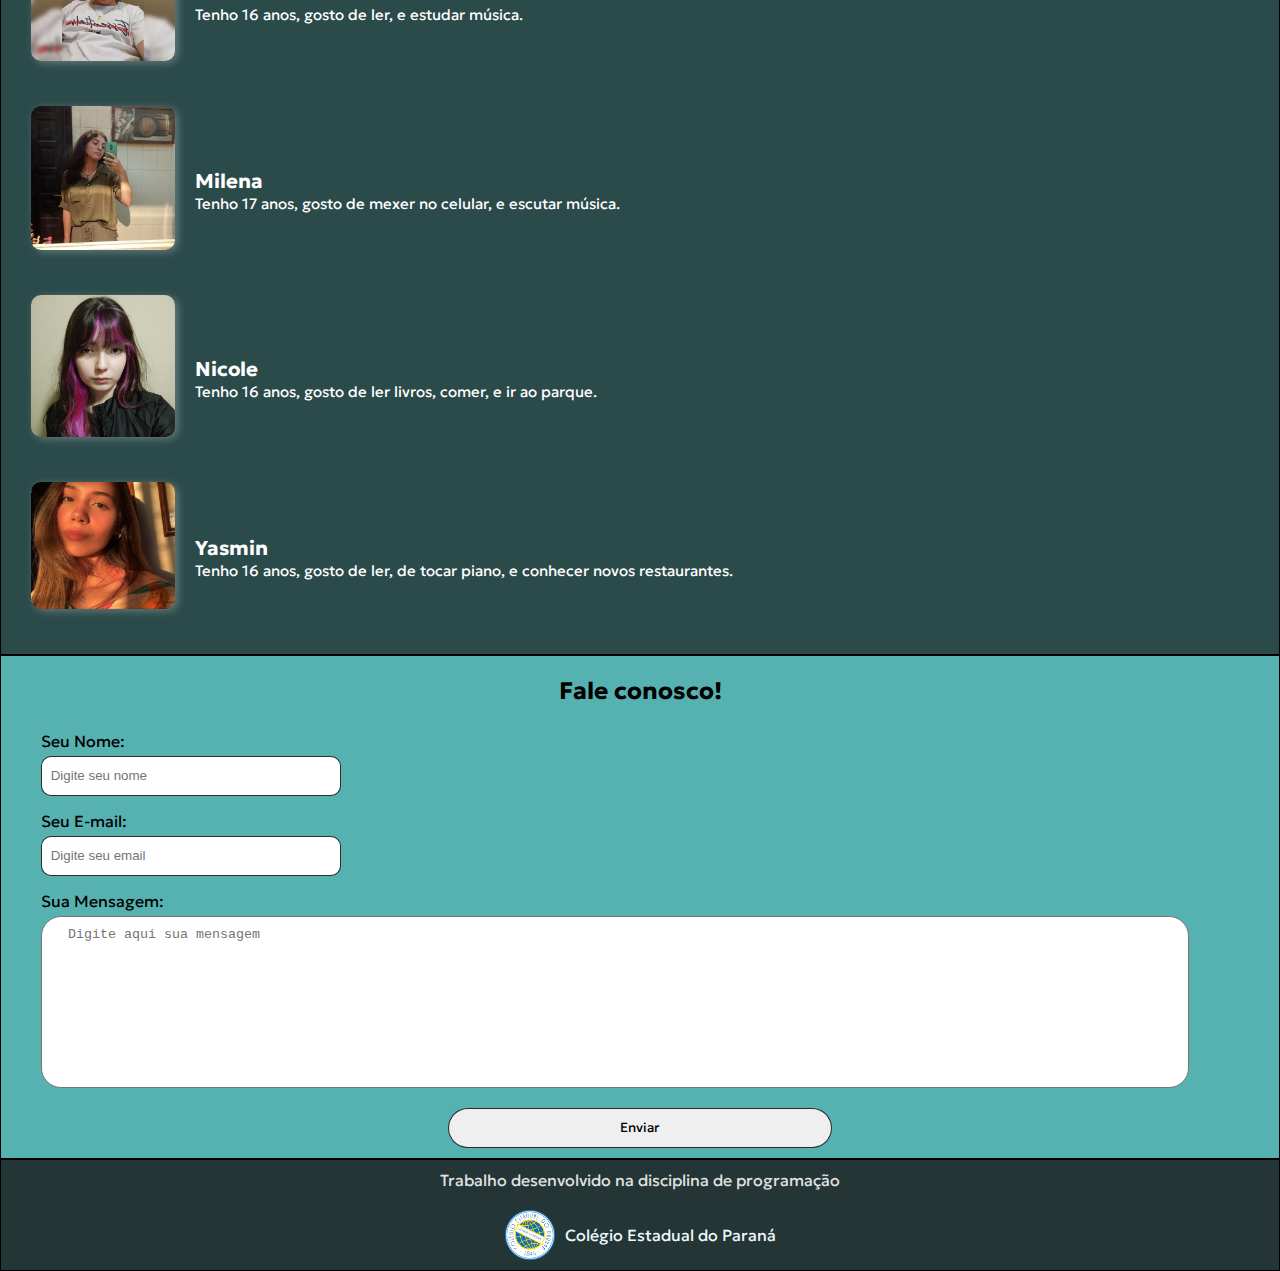
==== commit 94074c1f: "." ====
--- a/index.html
+++ b/index.html
@@ -76,7 +76,61 @@
             <img src="Imagens/Robot-arm-bro.png" alt="Foto robótica">
         </article> 
         
-
+        <section id="slides">
+            <h2>Acompanhe as Novidades</h2>
+            <div class="slide-list">
+                <ul class="lista-fotos" style="left: calc(-400%);">
+                    <li>
+                        <a href="empreendedorismo.html">
+                            <img class="redondo" src="Imagens/brand-communication-amico.png" alt="Slide-2">
+                        </a>
+                    </li>
+                    <li>
+                        <a href="biotecnologia.html">
+                            <img class="redondo" src="Imagens/Biologist-amico.png" alt="Slide-3">
+                        </a>
+                    </li>
+                    <li>
+                        <a href="programacao.html">
+                            <img class="redondo" src="Imagens/Open-source-amico.png" alt="Slide-4">
+                        </a>
+                    </li>
+                    <li>
+                        <a href="robotica.html">
+                            <img class="redondo" src="Imagens/Robotics-pana.png" alt="Slide-1">
+                        </a>
+                    </li>
+                </ul>
+            </div>
+
+            <div id="bolinhas">
+                <input type="radio" class="slides-bolinha" name="bolinha" checked>
+                <input type="radio" class="slides-bolinha" name="bolinha">
+                <input type="radio" class="slides-bolinha" name="bolinha">
+                <input type="radio" class="slides-bolinha" name="bolinha">
+            </div>
+        </section>
+        <script>
+            
+        const slideControllers = document.querySelectorAll('.slides-bolinha');
+        const slidesList = document.querySelector('.lista-fotos');
+        let currentSlide = 0;
+
+        slideControllers.forEach((controller, index) => {
+            controller.addEventListener('click', () => {
+                currentSlide = index;
+                slidesList.style.left = `calc(${index} * -100%)`;
+            });
+        });
+
+        function autoChangeSlide() {
+            currentSlide = (currentSlide + 1) % slideControllers.length;
+            slideControllers[currentSlide].checked = true;
+            slidesList.style.left = `calc(${currentSlide} * -100%)`;
+        }
+
+        autoChangeSlide();
+        setInterval(autoChangeSlide, 10000);
     
         </script>
         <section id="integrantes">
